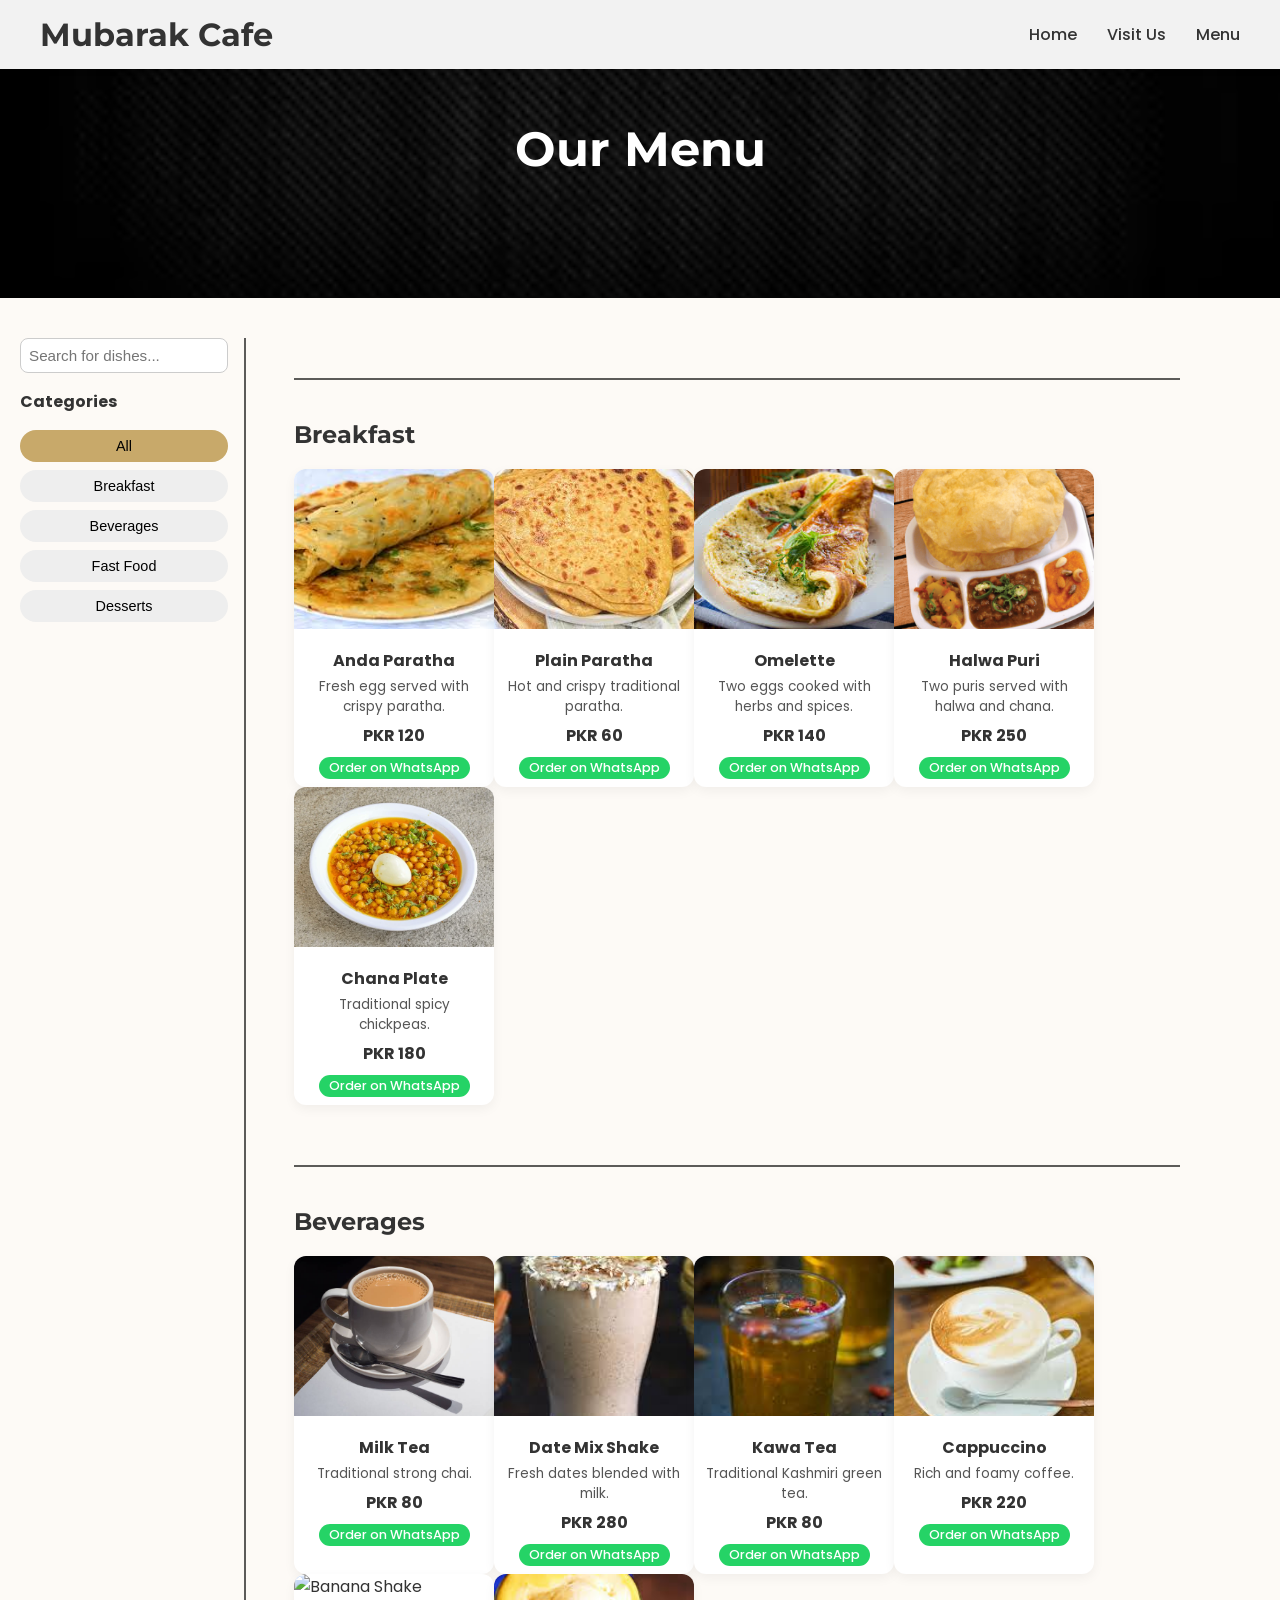
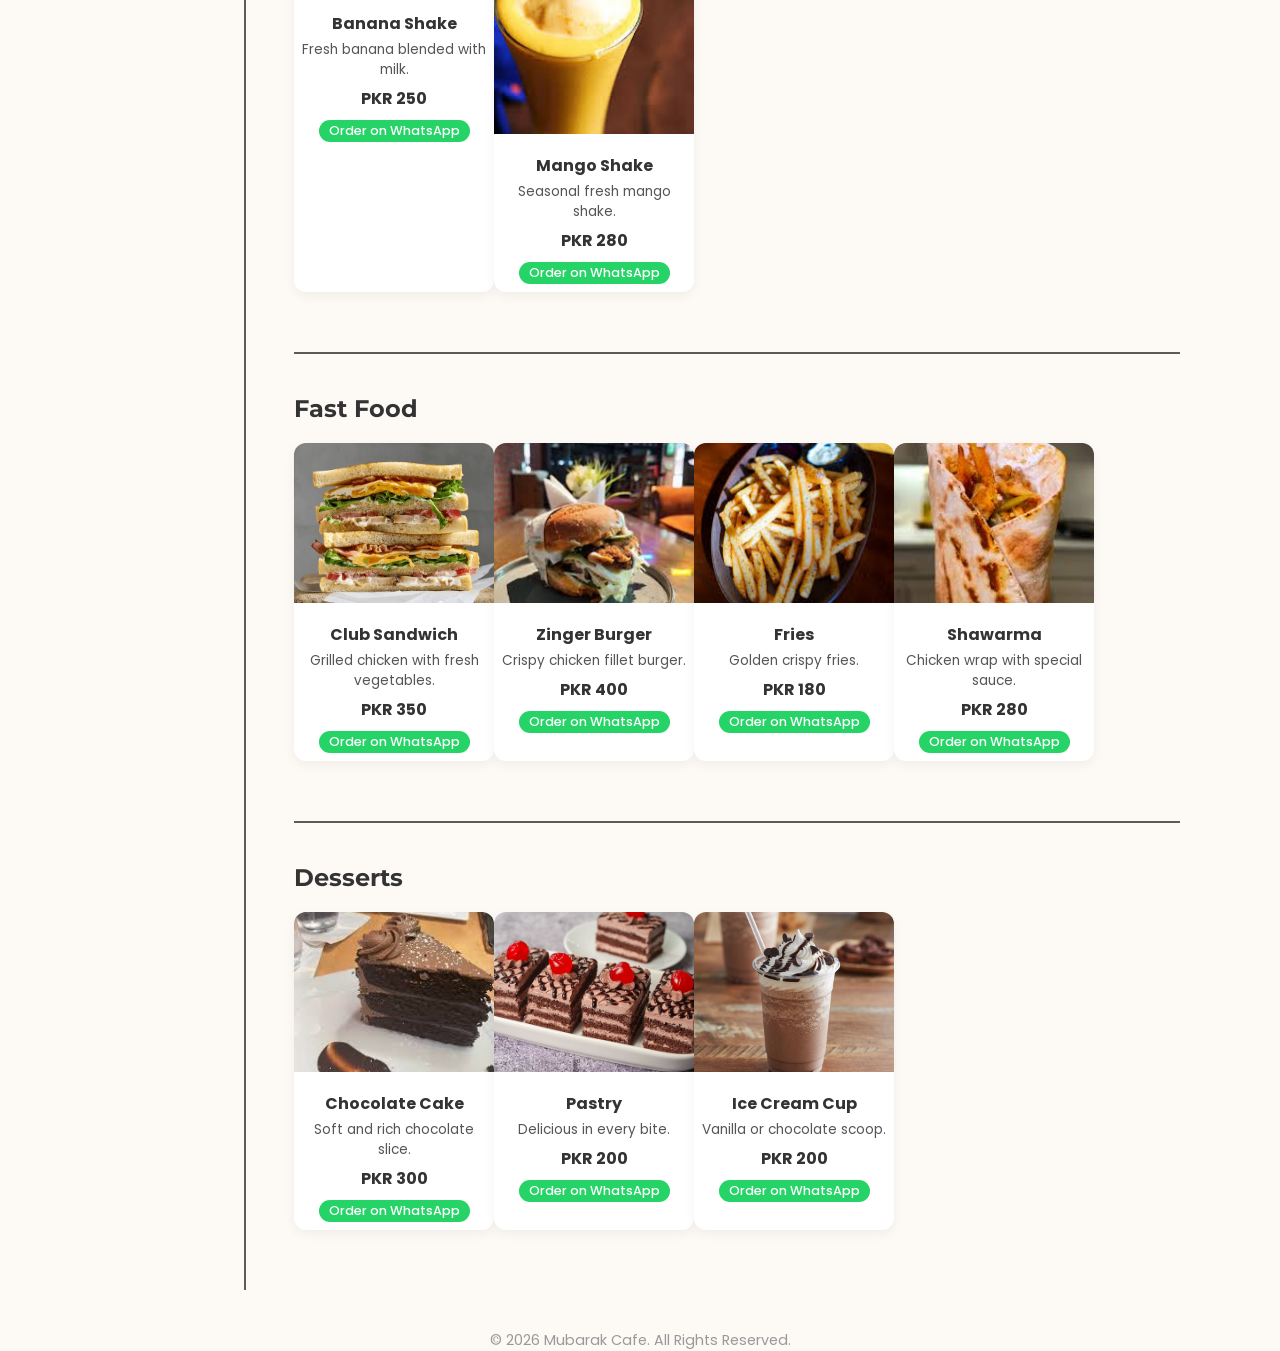
==== Menu.html @ 2846082e "Add files via upload" ====
<!DOCTYPE html>
<html lang="en">

<head>
    <meta charset="UTF-8">
    <title>Menu - Mubarak Cafe</title>
    <meta name="viewport" content="width=device-width, initial-scale=1.0">
    <link rel="stylesheet" href="/style.css">
    <link href="https://fonts.googleapis.com/css2?family=Montserrat:wght@700&family=Poppins:wght@400&display=swap" rel="stylesheet">
</head>

<body>

    <nav id="navbar">
        <div class="container flex-between">
            <div class="logo">Mubarak Cafe</div>
            <ul class="nav-links">
                <li><a href="/index.html">Home</a></li>
                <li><a href="/Visit Us.html">Visit Us</a></li>
                <li><a href="/menu.html" class="active">Menu</a></li>
            </ul>
        </div>
    </nav>

    <section class="menu-hero">
        <h1>Our Menu</h1>
    </section>

    <div class="menu-main container">

        <aside class="menu-filters">
            <input type="text" id="searchBar" placeholder="Search for dishes...">

            <h4>Categories</h4>
            <div class="filter-options">
                <button class="filter-btn active" data-filter="all">All</button>
                <button class="filter-btn" data-filter="breakfast">Breakfast</button>
                <button class="filter-btn" data-filter="beverages">Beverages</button>
                <button class="filter-btn" data-filter="fastfood">Fast Food</button>
                <button class="filter-btn" data-filter="desserts">Desserts</button>
            </div>
        </aside>

        <section class="menu-content">

            <!-- Breakfast -->
            <div class="menu-category" data-category="breakfast">
                <h2>Breakfast</h2>
                <div class="cards-row">

                    <div class="menu-card">
                        <img src="/menu/breakfast/anda_paratha.png" alt="Anda Paratha">
                        <div class="card-info">
                            <h3>Anda Paratha</h3>
                            <p>Fresh egg served with crispy paratha.</p>
                            <span>PKR 120</span>
                            <a href="https://wa.me/923001234567" target="_blank" class="order-btn">Order on WhatsApp</a>
                        </div>
                    </div>

                    <div class="menu-card">
                        <img src="/menu/breakfast/paratha.png" alt="Plain Paratha">
                        <div class="card-info">
                            <h3>Plain Paratha</h3>
                            <p>Hot and crispy traditional paratha.</p>
                            <span>PKR 60</span>
                            <a href="https://wa.me/923001234567" target="_blank" class="order-btn">Order on WhatsApp</a>
                        </div>
                    </div>

                    <div class="menu-card">
                        <img src="/menu/breakfast/omelette.png" alt="Omelette">
                        <div class="card-info">
                            <h3>Omelette</h3>
                            <p>Two eggs cooked with herbs and spices.</p>
                            <span>PKR 140</span>
                            <a href="https://wa.me/923001234567" target="_blank" class="order-btn">Order on WhatsApp</a>
                        </div>
                    </div>

                    <div class="menu-card">
                        <img src="/menu/breakfast/halwa_puri.png" alt="HalwaPuri">
                        <div class="card-info">
                            <h3>Halwa Puri</h3>
                            <p>Two puris served with halwa and chana.</p>
                            <span>PKR 250</span>
                            <a href="https://wa.me/923001234567" target="_blank" class="order-btn">Order on WhatsApp</a>
                        </div>
                    </div>

                    <div class="menu-card">
                        <img src="/menu/breakfast/chana_plate.png" alt="Chana Plate">
                        <div class="card-info">
                            <h3>Chana Plate</h3>
                            <p>Traditional spicy chickpeas.</p>
                            <span>PKR 180</span>
                            <a href="https://wa.me/923001234567" target="_blank" class="order-btn">Order on WhatsApp</a>
                        </div>
                    </div>

                </div>
            </div>

            <!-- Beverages -->
            <div class="menu-category" data-category="beverages">
                <h2>Beverages</h2>
                <div class="cards-row">

                    <div class="menu-card">
                        <img src="/menu/beverages/milk_tea.png" alt="Milk Tea">
                        <div class="card-info">
                            <h3>Milk Tea</h3>
                            <p>Traditional strong chai.</p>
                            <span>PKR 80</span>
                            <a href="https://wa.me/923001234567" target="_blank" class="order-btn">Order on WhatsApp</a>
                        </div>
                    </div>

                    <div class="menu-card">
                        <img src="/menu/beverages/date_mix_shake.png" alt="Date Mix Shake">
                        <div class="card-info">
                            <h3>Date Mix Shake</h3>
                            <p>Fresh dates blended with milk.</p>
                            <span>PKR 280</span>
                            <a href="https://wa.me/923001234567" target="_blank" class="order-btn">Order on WhatsApp</a>
                        </div>
                    </div>

                    <div class="menu-card">
                        <img src="/menu/beverages/kawa_yellow_tea.png" alt="Kawa Tea">
                        <div class="card-info">
                            <h3>Kawa Tea</h3>
                            <p>Traditional Kashmiri green tea.</p>
                            <span>PKR 80</span>
                            <a href="https://wa.me/923001234567" target="_blank" class="order-btn">Order on WhatsApp</a>
                        </div>
                    </div>

                    <div class="menu-card">
                        <img src="/menu/beverages/cappuccino.png" alt="Cappuccino">
                        <div class="card-info">
                            <h3>Cappuccino</h3>
                            <p>Rich and foamy coffee.</p>
                            <span>PKR 220</span>
                            <a href="https://wa.me/923001234567" target="_blank" class="order-btn">Order on WhatsApp</a>
                        </div>
                    </div>

                    <div class="menu-card">
                        <img src="/menu/beverages/banana_shake.png" alt="Banana Shake">
                        <div class="card-info">
                            <h3>Banana Shake</h3>
                            <p>Fresh banana blended with milk.</p>
                            <span>PKR 250</span>
                            <a href="https://wa.me/923001234567" target="_blank" class="order-btn">Order on WhatsApp</a>
                        </div>
                    </div>

                    <div class="menu-card">
                        <img src="/menu/beverages/mango_shake.png" alt="Mango Shake">
                        <div class="card-info">
                            <h3>Mango Shake</h3>
                            <p>Seasonal fresh mango shake.</p>
                            <span>PKR 280</span>
                            <a href="https://wa.me/923001234567" target="_blank" class="order-btn">Order on WhatsApp</a>
                        </div>
                    </div>

                </div>
            </div>

            <!-- Fast Food -->
            <div class="menu-category" data-category="fastfood">
                <h2>Fast Food</h2>
                <div class="cards-row">

                    <div class="menu-card">
                        <img src="/menu/fastfood/club_sandwich.png" alt="Club Sandwich">
                        <div class="card-info">
                            <h3>Club Sandwich</h3>
                            <p>Grilled chicken with fresh vegetables.</p>
                            <span>PKR 350</span>
                            <a href="https://wa.me/923001234567" target="_blank" class="order-btn">Order on WhatsApp</a>
                        </div>
                    </div>

                    <div class="menu-card">
                        <img src="/menu/fastfood/zinger_burger.png" alt="Zinger Burger">
                        <div class="card-info">
                            <h3>Zinger Burger</h3>
                            <p>Crispy chicken fillet burger.</p>
                            <span>PKR 400</span>
                            <a href="https://wa.me/923001234567" target="_blank" class="order-btn">Order on WhatsApp</a>
                        </div>
                    </div>

                    <div class="menu-card">
                        <img src="/menu/fastfood/fries.png" alt="Fries">
                        <div class="card-info">
                            <h3>Fries</h3>
                            <p>Golden crispy fries.</p>
                            <span>PKR 180</span>
                            <a href="https://wa.me/923001234567" target="_blank" class="order-btn">Order on WhatsApp</a>
                        </div>
                    </div>

                    <div class="menu-card">
                        <img src="/menu/fastfood/shawarma.png" alt="Shawarma">
                        <div class="card-info">
                            <h3>Shawarma</h3>
                            <p>Chicken wrap with special sauce.</p>
                            <span>PKR 280</span>
                            <a href="https://wa.me/923001234567" target="_blank" class="order-btn">Order on WhatsApp</a>
                        </div>
                    </div>

                </div>
            </div>

            <!-- Desserts -->
            <div class="menu-category" data-category="desserts">
                <h2>Desserts</h2>
                <div class="cards-row">

                    <div class="menu-card">
                        <img src="/menu/desserts/choc_cake.png" alt="Chocolate Cake">
                        <div class="card-info">
                            <h3>Chocolate Cake</h3>
                            <p>Soft and rich chocolate slice.</p>
                            <span>PKR 300</span>
                            <a href="https://wa.me/923001234567" target="_blank" class="order-btn">Order on WhatsApp</a>
                        </div>
                    </div>

                    <div class="menu-card">
                        <img src="/menu/desserts/pastry.jpg" alt="Pastry">
                        <div class="card-info">
                            <h3>Pastry</h3>
                            <p>Delicious in every bite.</p>
                            <span>PKR 200</span>
                            <a href="https://wa.me/923001234567" target="_blank" class="order-btn">Order on WhatsApp</a>
                        </div>
                    </div>

                    <div class="menu-card">
                        <img src="/menu/desserts/ice_cream_cup.png" alt="Ice Cream Cup">
                        <div class="card-info">
                            <h3>Ice Cream Cup</h3>
                            <p>Vanilla or chocolate scoop.</p>
                            <span>PKR 200</span>
                            <a href="https://wa.me/923001234567" target="_blank" class="order-btn">Order on WhatsApp</a>
                        </div>
                    </div>

                </div>
            </div>

        </section>
    </div>

    <footer class="container">
        <p>&copy; 2026 Mubarak Cafe. All Rights Reserved.</p>
    </footer>

    <script src="/script.js"></script>

</body>

</html>
---- style.css ----
* { margin:0; padding:0; box-sizing:border-box; }
body { font-family:'Poppins', sans-serif; background:#fdfaf6; color:#333; }
a { text-decoration:none; color:inherit; }
.container { max-width:1200px; margin:0 auto; padding:0 20px; }

     
nav { position:fixed; top:0; width:100%; background:rgba(255,255,255,0.95); backdrop-filter:blur(10px); box-shadow:0 2px 5px rgba(0,0,0,0.1); z-index:1000; }
nav .container { display:flex; justify-content:space-between; align-items:center; padding:15px 0; }
nav .logo { font-family:'Montserrat', sans-serif; font-size:1.8rem; font-weight:700; font-size: xx-large; }
nav .nav-links { list-style:none; display:flex; gap:30px; }
nav .nav-links li a { font-weight:500; transition:0.3s; }
nav .nav-links li a:hover { color:#a3d9a5; }

.hero { display:flex; flex-direction:column; align-items:center; justify-content:center; padding-top:100px; text-align:center; }
.hero-content h1 { font-family:'Montserrat', sans-serif; font-size:3.5rem; margin-bottom:10px; }
.hero-content p { font-size:1.2rem; color:#666; margin-bottom:40px; }
.hero-images { display:flex; gap:20px; flex-wrap:wrap; justify-content:center; }
.hero-item { display:flex; flex-direction:column; align-items:center; }
.hero-item img { width:250px; height:180px; object-fit:cover; border-radius:10px; box-shadow:0 4px 10px rgba(0,0,0,0.1); transition:0.3s; }
.hero-item img:hover { transform:scale(1.05); }
.hero-item p { margin-top:10px; font-weight:500; color:#555; }

    
.about { text-align:center; padding:60px 20px; }
.about h2 { font-family:'Montserrat', sans-serif; font-size:2.5rem; margin-bottom:20px; }
.about p { font-size:1.1rem; max-width:700px; margin:0 auto; color:#555; }

                
footer { text-align:center; padding:30px 0; color:#999; font-size:0.9rem; }

            
@media(max-width:768px) {
    .hero-content h1 { font-size:2.5rem; }
    .hero-images img { width:90%; height:auto; }
    nav .nav-links { flex-direction:column; gap:15px; background:rgba(255,255,255,0.95); position:absolute; top:60px; right:20px; padding:10px; display:none; }
    nav .nav-links.active { display:flex; }
}

.hero { display:flex; flex-direction:column; align-items:center; justify-content:center; padding-top:100px; text-align:center; background:#fdfaf6; }
.hero-content h1 { font-family:'Montserrat', sans-serif; font-size:3rem; margin-bottom:10px; }
.hero-content p { font-size:1.2rem; color:#666; margin-bottom:20px; }
.hero-content button { background:#a3d9a5; color:#fff; border:none; padding:12px 25px; font-size:1rem; border-radius:8px; cursor:pointer; transition:0.3s; }
.hero-content button:hover { background:#8ac18a; }

.visit-details { text-align:center; padding:60px 20px; }
.visit-details h2 { font-family:'Montserrat', sans-serif; font-size:2.5rem; margin-bottom:20px; }
.visit-details p { font-size:1.1rem; max-width:800px; margin:0 auto 40px auto; color:#555; }
.details-grid { display:flex; gap:30px; flex-wrap:wrap; justify-content:center; margin-bottom:40px; }
.detail-item { background:#fff; padding:20px; border-radius:10px; box-shadow:0 4px 10px rgba(0,0,0,0.05); min-width:200px; }
.detail-item h3 { font-family:'Montserrat', sans-serif; font-size:1.2rem; margin-bottom:10px; }
.detail-item p { font-size:1rem; color:#555; }

.map img { width:100%; max-width:800px; border-radius:10px; box-shadow:0 4px 10px rgba(0,0,0,0.1); }

/* Responsive */
@media(max-width:768px) {
    .hero-content h1 { font-size:2.2rem; }
    .details-grid { flex-direction:column; gap:20px; }
}
.visit-hero {
    background: url('extras/BG.jpg') center/cover no-repeat;
    padding: 140px 20px 100px 20px;
    text-align: center;
    color: #fff;
    position: relative;
}
.visit-hero::before {
    content: "";
    position: absolute;
    inset: 0;
    background: rgba(0,0,0,0.45);
}
.visit-hero-content {
    position: relative;
    z-index: 2;
}
.visit-hero h1 {
    font-family: 'Montserrat', sans-serif;
    font-size: 3rem;
    margin-bottom: 10px;
}
.visit-info {
    display: flex;
    gap: 30px;
    flex-wrap: wrap;
    justify-content: center;
    padding: 60px 20px;
}

.info-card {
    background: #fff;
    padding: 25px;
    border-radius: 12px;
    box-shadow: 0 4px 15px rgba(0,0,0,0.05);
    min-width: 220px;
    text-align: center;
    transition: 0.3s ease;
}

.info-card:hover {
    transform: translateY(-6px);
    box-shadow: 0 6px 20px rgba(0,0,0,0.1);
}
.visit-btn {
    display: inline-block;
    padding: 10px 20px;
    border-radius: 8px;
    font-weight: 500;
    transition: 0.3s;
}

.visit-map {
    padding: 60px 20px;
    text-align: center;
}

.why-visit {
    padding: 60px 20px;
    text-align: center;
}

.why-grid {
    display: flex;
    gap: 20px;
    flex-wrap: wrap;
    justify-content: center;
    margin-top: 30px;
}

.why-item {
    background: #fff;
    padding: 15px 25px;
    border-radius: 8px;
    box-shadow: 0 4px 10px rgba(0,0,0,0.05);
    transition: 0.3s;
}

.why-item:hover {
    transform: translateY(-4px);
}

.visit-gallery {
    padding: 60px 20px;
    text-align: center;
}

.gallery-grid {
    display: flex;
    gap: 20px;
    flex-wrap: wrap;
    justify-content: center;
    margin-top: 30px;
}

.gallery-grid img {
    width: 300px;
    height: 200px;
    object-fit: cover;
    border-radius: 12px;
    transition: 0.3s;
}

.gallery-grid img:hover {
    transform: scale(1.05);
}

.visit-social {
    text-align: center;
    padding: 40px 20px;
    display: flex;
    gap: 20px;
    justify-content: center;
}

.contact-action {
  text-align: center;
  padding: 3rem 1rem;
}

.contact-action h2 {
  margin-bottom: 1.5rem;
  font-size: 1.8rem;
}

.action-row {
  display: flex;
  justify-content: center;
  align-items: center;
  gap: 1rem;
}

.contact-order-btn {
  background-color: #f7e57c;
  color: #000;
  padding: 0.8rem 1.5rem;
  border-radius: 30px;
  text-decoration: none;
  font-weight: bold;
  transition: 0.3s ease;
}

.contact-order-btn:hover {
  background-color: #0dff0579;
  transform: translateY(-3px);
}

.social-icon img {
  width: 28px;
  height: 28px;
  transition: 0.3s ease;
}

.social-icon:hover img {
  transform: scale(1.2);
}
.map-container {
  max-width: 600px;
  margin: 2rem auto;
  border-radius: 12px;
  overflow: hidden;
}
.map-image {
  width: 100%;
  height: 250px;
  object-fit: cover;
  transition: 0.4s ease;
}
.map-image:hover {
  transform: scale(1.05);
}

.map-section {
  text-align: center;
  padding: 3rem 1rem;
}

.map-container {
  max-width: 600px;
  margin: 2rem auto;
  border-radius: 12px;
  overflow: hidden;
  position: relative;
}

.map-link {
  display: block;
  position: relative;
}

.map-image {
  width: 100%;
  height: 250px;
  object-fit: cover;
  transition: 0.4s ease;
}
.map-overlay {
  position: absolute;
  bottom: 0;
  width: 100%;
  background: rgba(0, 0, 0, 0.6);
  color: #fff;
  padding: 1rem;
  text-align: center;
  opacity: 0;
  transition: 0.4s ease;
  font-weight: bold;
}

.map-link:hover .map-image {
  transform: scale(1.05);
}

.map-link:hover .map-overlay {
  opacity: 1;
}

    /* MENU PAGE STARTS */


/* Hero */
.menu-hero {
    background: url(/extras/menu_bg_black.png) center/cover no-repeat;
    text-align: center;
    padding: 120px 20px;
    color: #fff;
    position: relative;
}
.menu-hero::before {
    content:"";
    position: absolute;
    inset:0;
    background: rgba(0,0,0,0.5);
}
.menu-hero h1 {
    position: relative;
    z-index:2;
    font-family: 'Montserrat', sans-serif;
    font-size:3rem;
}

.menu-main {
    display: flex;
    gap: 2rem;
    margin: 40px 0;
    position: relative;
}

.menu-filters {
    flex: 0 0 220px;
    display: flex;
    flex-direction: column;
    gap: 1rem;
    padding-right: 1rem;
    border-right: 2px solid #000000a2; 
}
.menu-filters input {
    padding: 0.5rem;
    border-radius: 8px;
    border:1px solid #ccc;
    font-size:0.95rem;
}

.filter-options {
    display: flex;
    flex-direction: column;
    gap: 0.5rem;
}

.filter-btn {
    padding: 0.5rem 1rem;
    border:none;
    border-radius: 20px;
    background:#eee;
    cursor:pointer;
    transition:0.3s;
    font-size:0.9rem;
}
.filter-btn.active, .filter-btn:hover {
    background:#c8a96a;
    color:#000;
}


.menu-content {
    flex: 1;
    padding-left: 1rem; 
}

.menu-category {
    padding-top: 40px;
    margin-top: 40px;
    border-top: 2px solid #000000a2; 
}
.menu-category h2 {
    font-family:'Montserrat', sans-serif;
    margin-bottom:20px;
}

.cards-row {
    display: flex;
    flex-wrap: wrap;
    gap: -40px; 
    justify-content: flex-start;
    margin-bottom: 60px;
    position: relative;
}
.menu-card {
    width: 200px;
    background: #fff;
    border-radius: 12px;
    overflow: hidden;
    box-shadow: 0 4px 12px rgba(0,0,0,0.05);
    transition: 0.4s;
    z-index: 1;
    cursor: pointer;
    position: relative;
}

.menu-card img {
    width: 100%;
    height: 160px;
    object-fit: cover;
}

.card-info {
    padding: 8px;
    text-align: center;
}
.card-info h3 {
    font-size: 1rem;
    margin: 4px 0;
}

.card-info p {
    font-size: 0.85rem;
    color: #555;
    margin: 4px 0;
}

.card-info span {
    font-weight: bold;
    display: block;
    margin: 6px 0;
}

.order-btn {
    display: inline-block;
    padding: 2px 10px;       
    border-radius: 15px;      
    background: #25D366;      
    color: #fff;
    text-decoration: none;
    font-size: 0.8rem;        
    font-weight: 500;
    transition: 0.3s ease;
}
.order-btn:hover {
    background: #128C7E;      
    transform: translateY(-1px);
}

.menu-card:hover {
    transform: translateY(-15px) scale(1.05);
    box-shadow: 0 10px 25px rgba(0,0,0,0.2);
    z-index: 10;
}

/* Responsive */
@media(max-width:992px){
    .menu-main{
        flex-direction:column;
    }
    .menu-filters{
        flex-direction:row;
        flex-wrap:wrap;
        justify-content:center;
        border-right:none; 
        padding-right:0;
    }
    .menu-content{
        padding-left:0;
    }
    .cards-row{
        justify-content:center;
        gap:20px;
    }
}
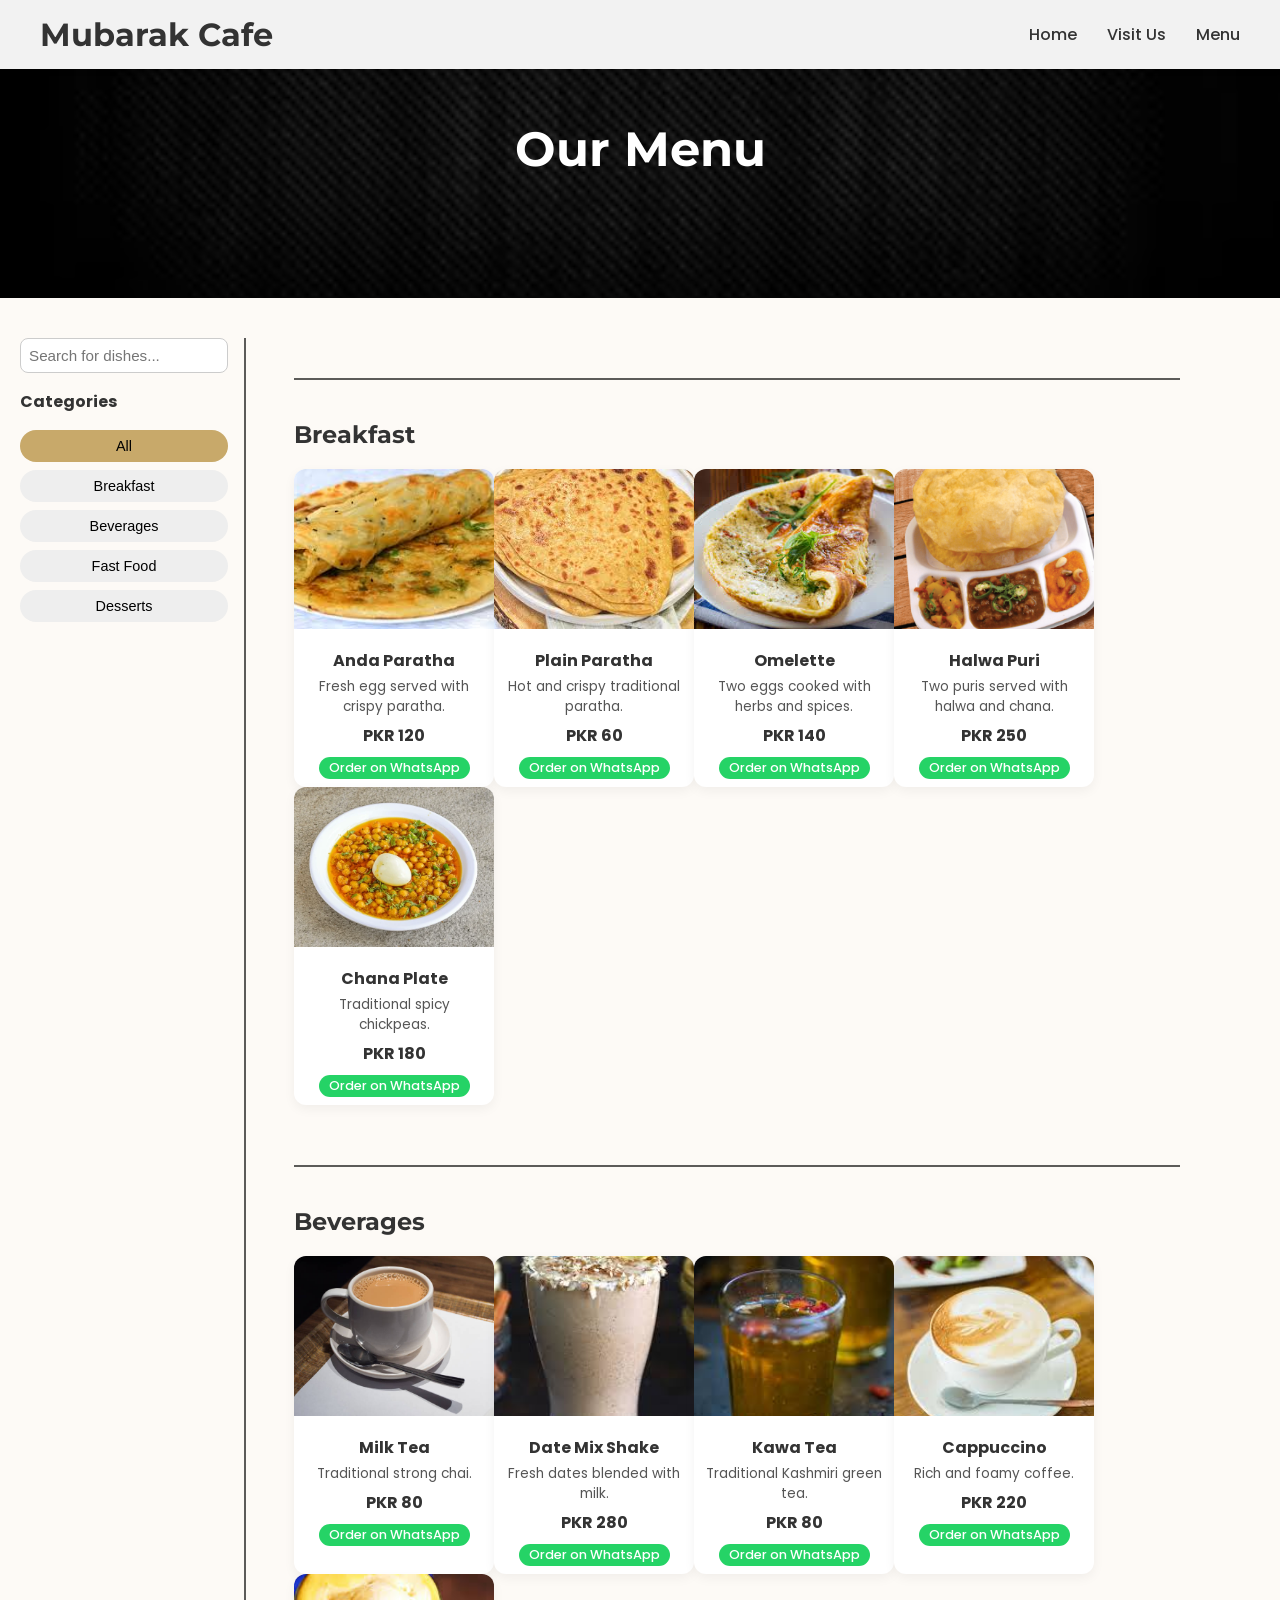
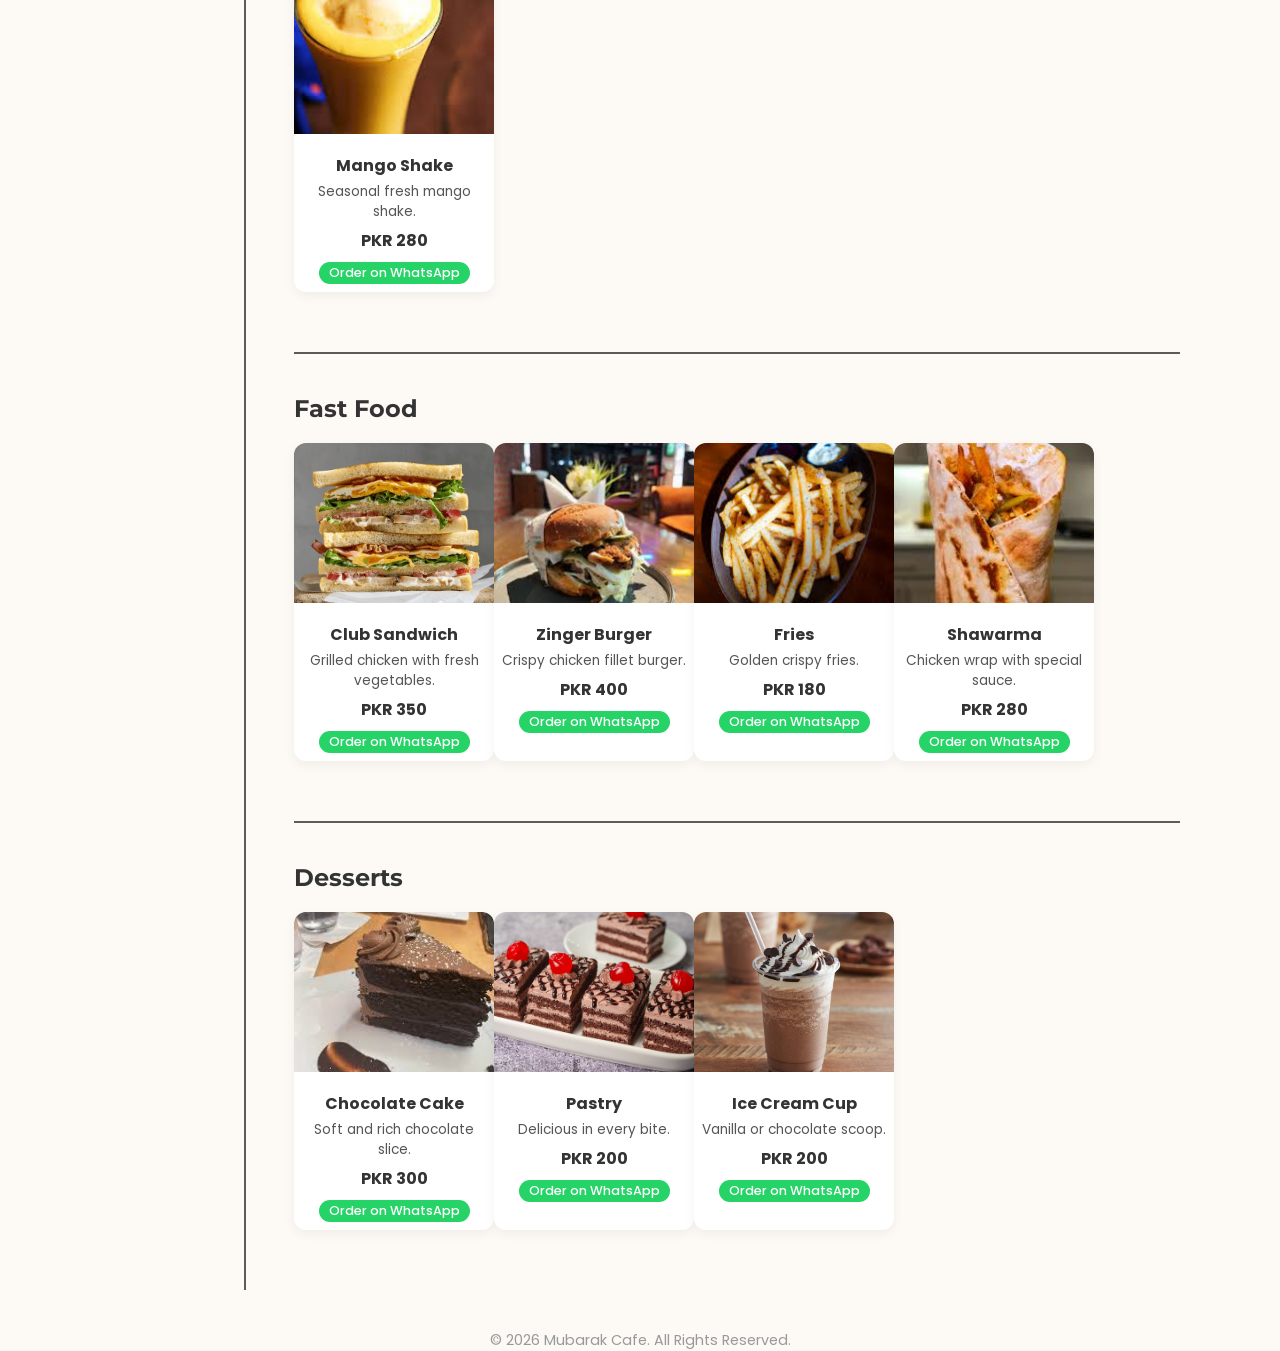
==== commit ad0c98da: "Update Menu.html" ====
--- a/Menu.html
+++ b/Menu.html
@@ -5,7 +5,7 @@
     <meta charset="UTF-8">
     <title>Menu - Mubarak Cafe</title>
     <meta name="viewport" content="width=device-width, initial-scale=1.0">
-    <link rel="stylesheet" href="/style.css">
+    <link rel="stylesheet" href="style.css">
     <link href="https://fonts.googleapis.com/css2?family=Montserrat:wght@700&family=Poppins:wght@400&display=swap" rel="stylesheet">
 </head>
 
@@ -15,9 +15,9 @@
         <div class="container flex-between">
             <div class="logo">Mubarak Cafe</div>
             <ul class="nav-links">
-                <li><a href="/index.html">Home</a></li>
-                <li><a href="/Visit Us.html">Visit Us</a></li>
-                <li><a href="/menu.html" class="active">Menu</a></li>
+                <li><a href="index.html">Home</a></li>
+                <li><a href="Visit Us.html">Visit Us</a></li>
+                <li><a href="menu.html" class="active">Menu</a></li>
             </ul>
         </div>
     </nav>
@@ -49,7 +49,7 @@
                 <div class="cards-row">
 
                     <div class="menu-card">
-                        <img src="/menu/breakfast/anda_paratha.png" alt="Anda Paratha">
+                        <img src="menu/breakfast/anda_paratha.png" alt="Anda Paratha">
                         <div class="card-info">
                             <h3>Anda Paratha</h3>
                             <p>Fresh egg served with crispy paratha.</p>
@@ -59,7 +59,7 @@
                     </div>
 
                     <div class="menu-card">
-                        <img src="/menu/breakfast/paratha.png" alt="Plain Paratha">
+                        <img src="menu/breakfast/paratha.png" alt="Plain Paratha">
                         <div class="card-info">
                             <h3>Plain Paratha</h3>
                             <p>Hot and crispy traditional paratha.</p>
@@ -69,7 +69,7 @@
                     </div>
 
                     <div class="menu-card">
-                        <img src="/menu/breakfast/omelette.png" alt="Omelette">
+                        <img src="menu/breakfast/omelette.png" alt="Omelette">
                         <div class="card-info">
                             <h3>Omelette</h3>
                             <p>Two eggs cooked with herbs and spices.</p>
@@ -79,7 +79,7 @@
                     </div>
 
                     <div class="menu-card">
-                        <img src="/menu/breakfast/halwa_puri.png" alt="HalwaPuri">
+                        <img src="menu/breakfast/halwa_puri.png" alt="HalwaPuri">
                         <div class="card-info">
                             <h3>Halwa Puri</h3>
                             <p>Two puris served with halwa and chana.</p>
@@ -89,7 +89,7 @@
                     </div>
 
                     <div class="menu-card">
-                        <img src="/menu/breakfast/chana_plate.png" alt="Chana Plate">
+                        <img src="menu/breakfast/chana_plate.png" alt="Chana Plate">
                         <div class="card-info">
                             <h3>Chana Plate</h3>
                             <p>Traditional spicy chickpeas.</p>
@@ -107,7 +107,7 @@
                 <div class="cards-row">
 
                     <div class="menu-card">
-                        <img src="/menu/beverages/milk_tea.png" alt="Milk Tea">
+                        <img src="menu/beverages/milk_tea.png" alt="Milk Tea">
                         <div class="card-info">
                             <h3>Milk Tea</h3>
                             <p>Traditional strong chai.</p>
@@ -117,7 +117,7 @@
                     </div>
 
                     <div class="menu-card">
-                        <img src="/menu/beverages/date_mix_shake.png" alt="Date Mix Shake">
+                        <img src="menu/beverages/date_mix_shake.png" alt="Date Mix Shake">
                         <div class="card-info">
                             <h3>Date Mix Shake</h3>
                             <p>Fresh dates blended with milk.</p>
@@ -127,7 +127,7 @@
                     </div>
 
                     <div class="menu-card">
-                        <img src="/menu/beverages/kawa_yellow_tea.png" alt="Kawa Tea">
+                        <img src="menu/beverages/kawa_yellow_tea.png" alt="Kawa Tea">
                         <div class="card-info">
                             <h3>Kawa Tea</h3>
                             <p>Traditional Kashmiri green tea.</p>
@@ -137,7 +137,7 @@
                     </div>
 
                     <div class="menu-card">
-                        <img src="/menu/beverages/cappuccino.png" alt="Cappuccino">
+                        <img src="menu/beverages/cappuccino.png" alt="Cappuccino">
                         <div class="card-info">
                             <h3>Cappuccino</h3>
                             <p>Rich and foamy coffee.</p>
@@ -146,18 +146,18 @@
                         </div>
                     </div>
 
-                    <div class="menu-card">
-                        <img src="/menu/beverages/banana_shake.png" alt="Banana Shake">
+                    <!-- <div class="menu-card">
+                        <img src="menu/beverages/banana_shake.png" alt="Banana Shake">
                         <div class="card-info">
                             <h3>Banana Shake</h3>
                             <p>Fresh banana blended with milk.</p>
                             <span>PKR 250</span>
                             <a href="https://wa.me/923001234567" target="_blank" class="order-btn">Order on WhatsApp</a>
                         </div>
-                    </div>
-
-                    <div class="menu-card">
-                        <img src="/menu/beverages/mango_shake.png" alt="Mango Shake">
+                    </div> -->
+
+                    <div class="menu-card">
+                        <img src="menu/beverages/mango_shake.png" alt="Mango Shake">
                         <div class="card-info">
                             <h3>Mango Shake</h3>
                             <p>Seasonal fresh mango shake.</p>
@@ -175,7 +175,7 @@
                 <div class="cards-row">
 
                     <div class="menu-card">
-                        <img src="/menu/fastfood/club_sandwich.png" alt="Club Sandwich">
+                        <img src="menu/fastfood/club_sandwich.png" alt="Club Sandwich">
                         <div class="card-info">
                             <h3>Club Sandwich</h3>
                             <p>Grilled chicken with fresh vegetables.</p>
@@ -185,7 +185,7 @@
                     </div>
 
                     <div class="menu-card">
-                        <img src="/menu/fastfood/zinger_burger.png" alt="Zinger Burger">
+                        <img src="menu/fastfood/zinger_burger.png" alt="Zinger Burger">
                         <div class="card-info">
                             <h3>Zinger Burger</h3>
                             <p>Crispy chicken fillet burger.</p>
@@ -195,7 +195,7 @@
                     </div>
 
                     <div class="menu-card">
-                        <img src="/menu/fastfood/fries.png" alt="Fries">
+                        <img src="menu/fastfood/fries.png" alt="Fries">
                         <div class="card-info">
                             <h3>Fries</h3>
                             <p>Golden crispy fries.</p>
@@ -205,7 +205,7 @@
                     </div>
 
                     <div class="menu-card">
-                        <img src="/menu/fastfood/shawarma.png" alt="Shawarma">
+                        <img src="menu/fastfood/shawarma.png" alt="Shawarma">
                         <div class="card-info">
                             <h3>Shawarma</h3>
                             <p>Chicken wrap with special sauce.</p>
@@ -223,7 +223,7 @@
                 <div class="cards-row">
 
                     <div class="menu-card">
-                        <img src="/menu/desserts/choc_cake.png" alt="Chocolate Cake">
+                        <img src="menu/desserts/choc_cake.png" alt="Chocolate Cake">
                         <div class="card-info">
                             <h3>Chocolate Cake</h3>
                             <p>Soft and rich chocolate slice.</p>
@@ -233,7 +233,7 @@
                     </div>
 
                     <div class="menu-card">
-                        <img src="/menu/desserts/pastry.jpg" alt="Pastry">
+                        <img src="menu/desserts/pastry.jpg" alt="Pastry">
                         <div class="card-info">
                             <h3>Pastry</h3>
                             <p>Delicious in every bite.</p>
@@ -243,7 +243,7 @@
                     </div>
 
                     <div class="menu-card">
-                        <img src="/menu/desserts/ice_cream_cup.png" alt="Ice Cream Cup">
+                        <img src="menu/desserts/ice_cream_cup.png" alt="Ice Cream Cup">
                         <div class="card-info">
                             <h3>Ice Cream Cup</h3>
                             <p>Vanilla or chocolate scoop.</p>
@@ -262,7 +262,7 @@
         <p>&copy; 2026 Mubarak Cafe. All Rights Reserved.</p>
     </footer>
 
-    <script src="/script.js"></script>
+    <script src="script.js"></script>
 
 </body>
 
--- a/style.css
+++ b/style.css
@@ -275,7 +275,7 @@
   opacity: 1;
 }
 
-    /* MENU PAGE STARTS */
+    /* Menu page  */
 
 
 /* Hero */
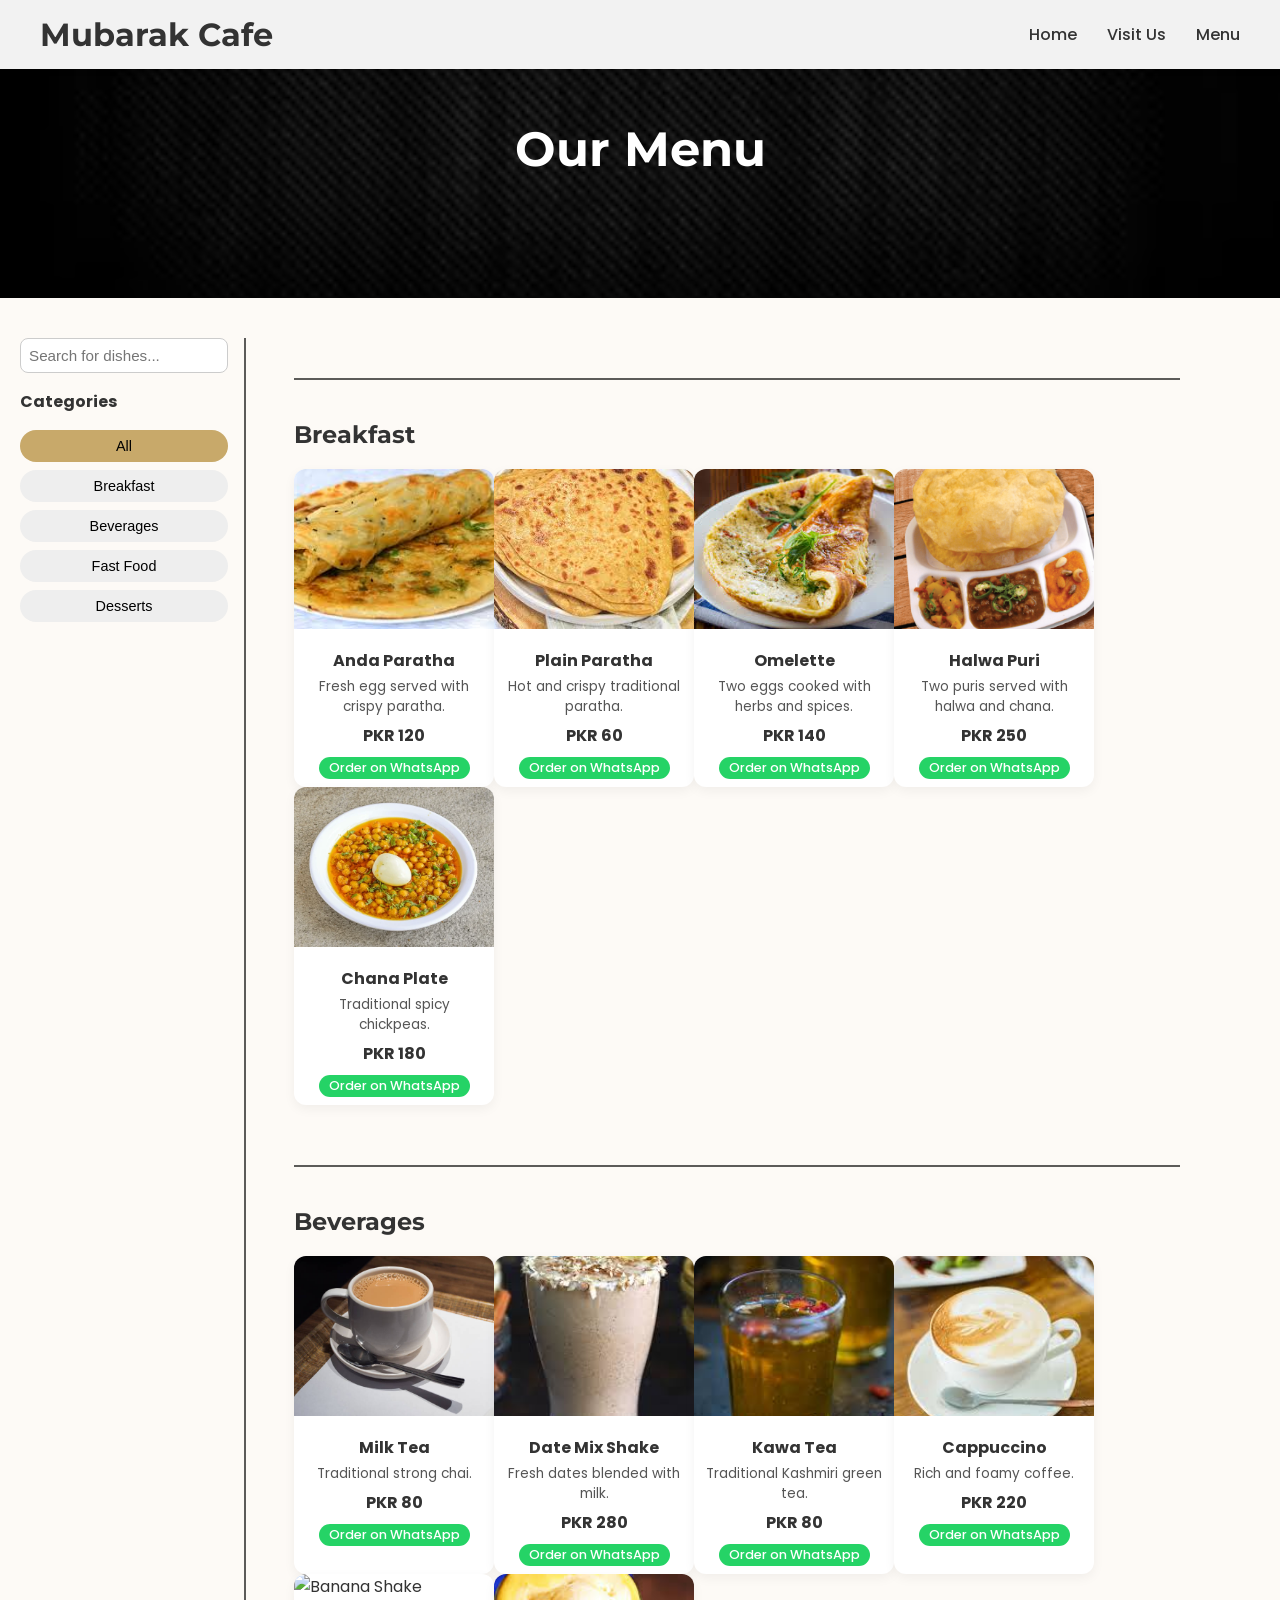
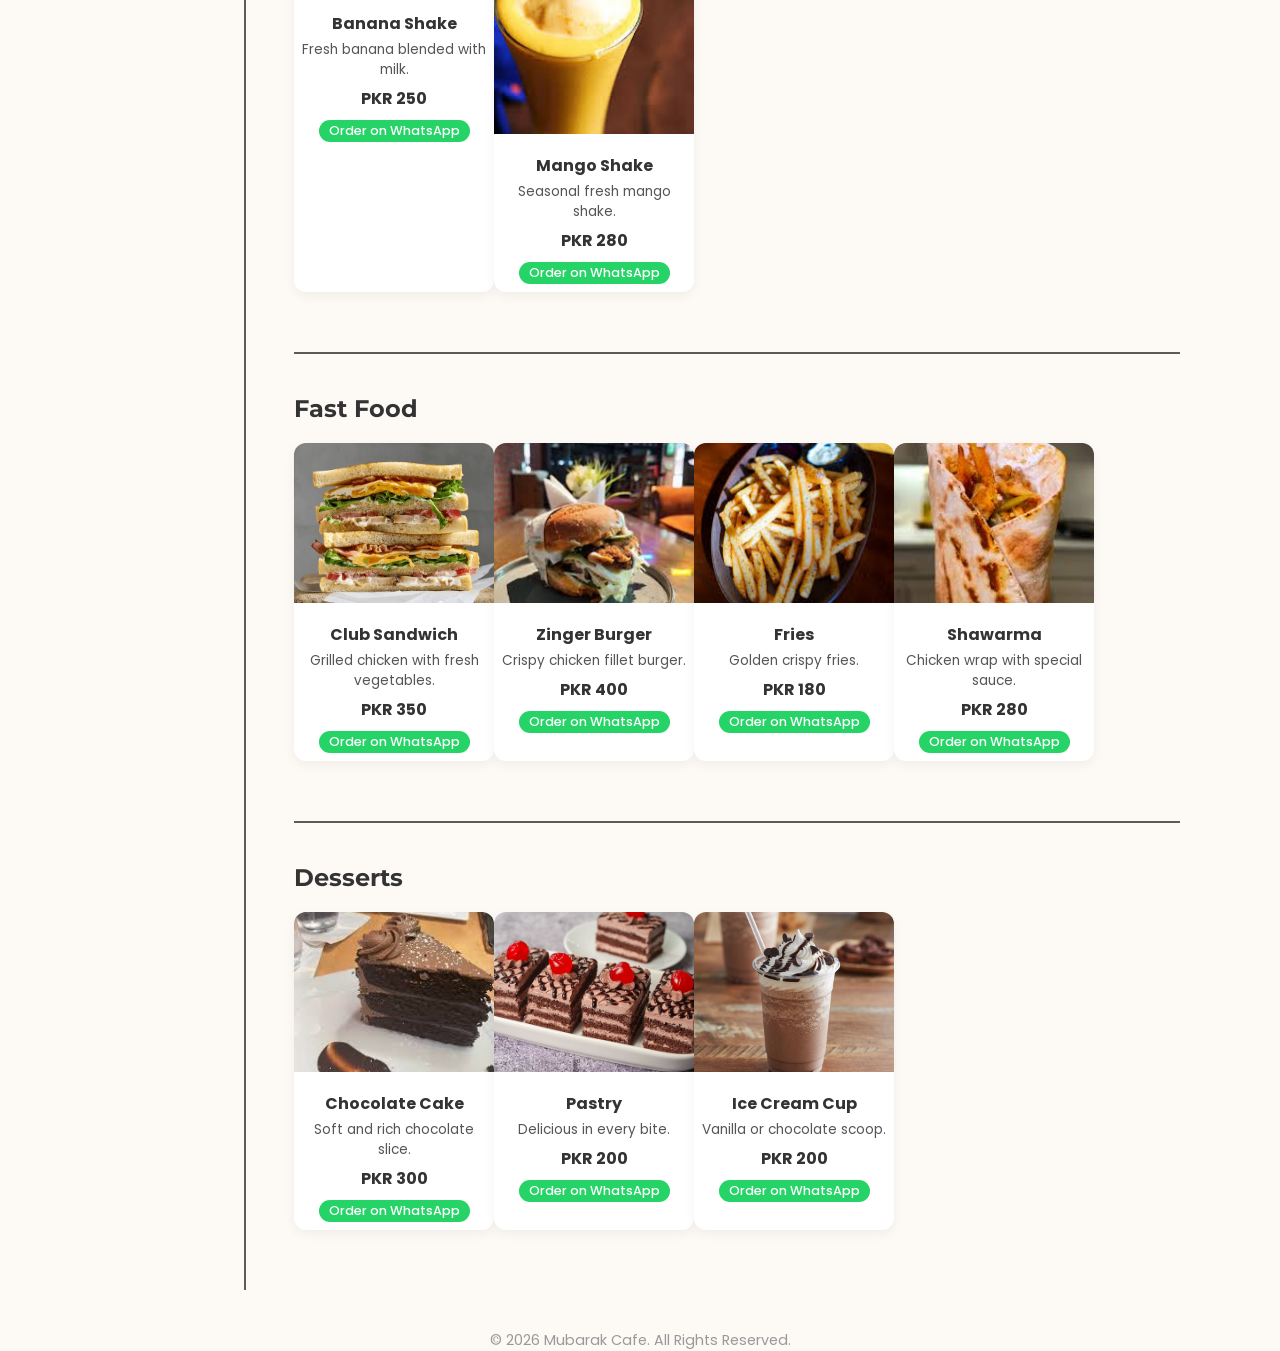
==== commit ed29f812: "Update Menu.html" ====
--- a/Menu.html
+++ b/Menu.html
@@ -146,7 +146,7 @@
                         </div>
                     </div>
 
-                    <!-- <div class="menu-card">
+                    <div class="menu-card">
                         <img src="menu/beverages/banana_shake.png" alt="Banana Shake">
                         <div class="card-info">
                             <h3>Banana Shake</h3>
@@ -154,7 +154,7 @@
                             <span>PKR 250</span>
                             <a href="https://wa.me/923001234567" target="_blank" class="order-btn">Order on WhatsApp</a>
                         </div>
-                    </div> -->
+                    </div>
 
                     <div class="menu-card">
                         <img src="menu/beverages/mango_shake.png" alt="Mango Shake">
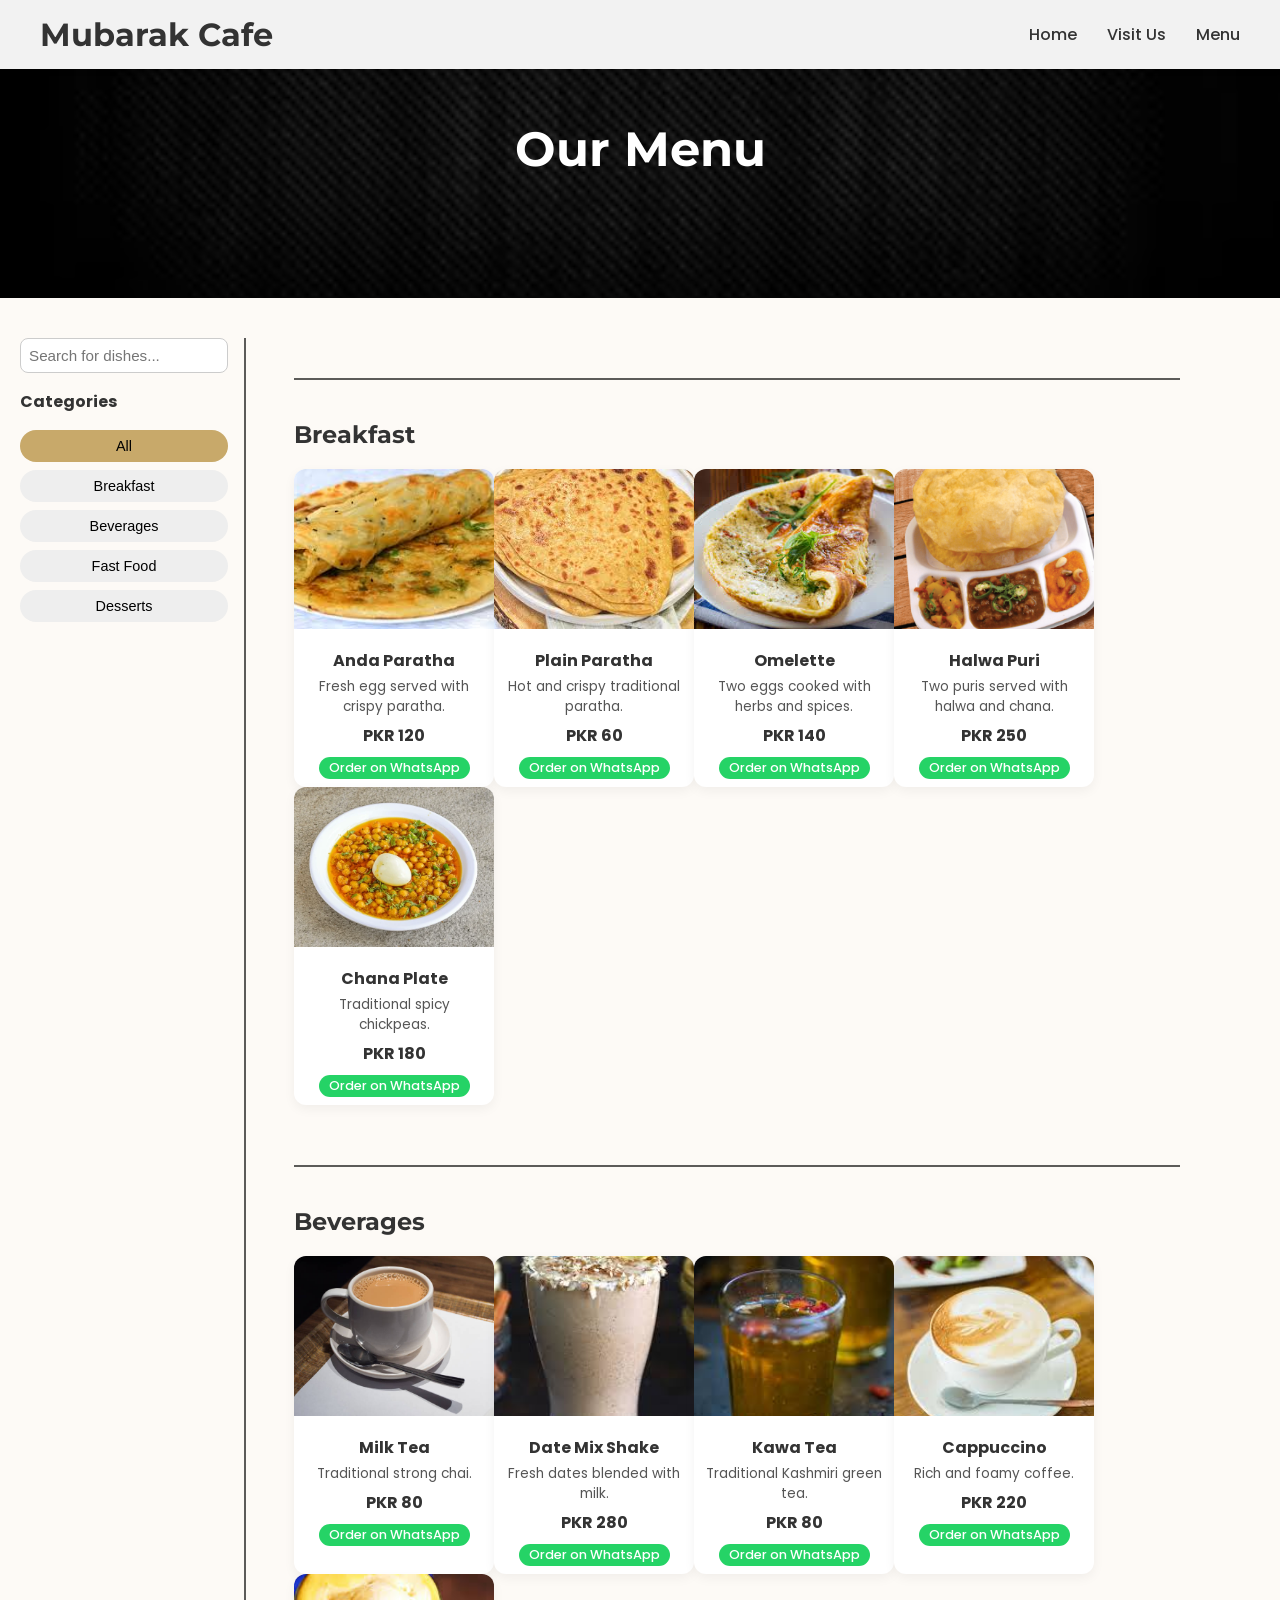
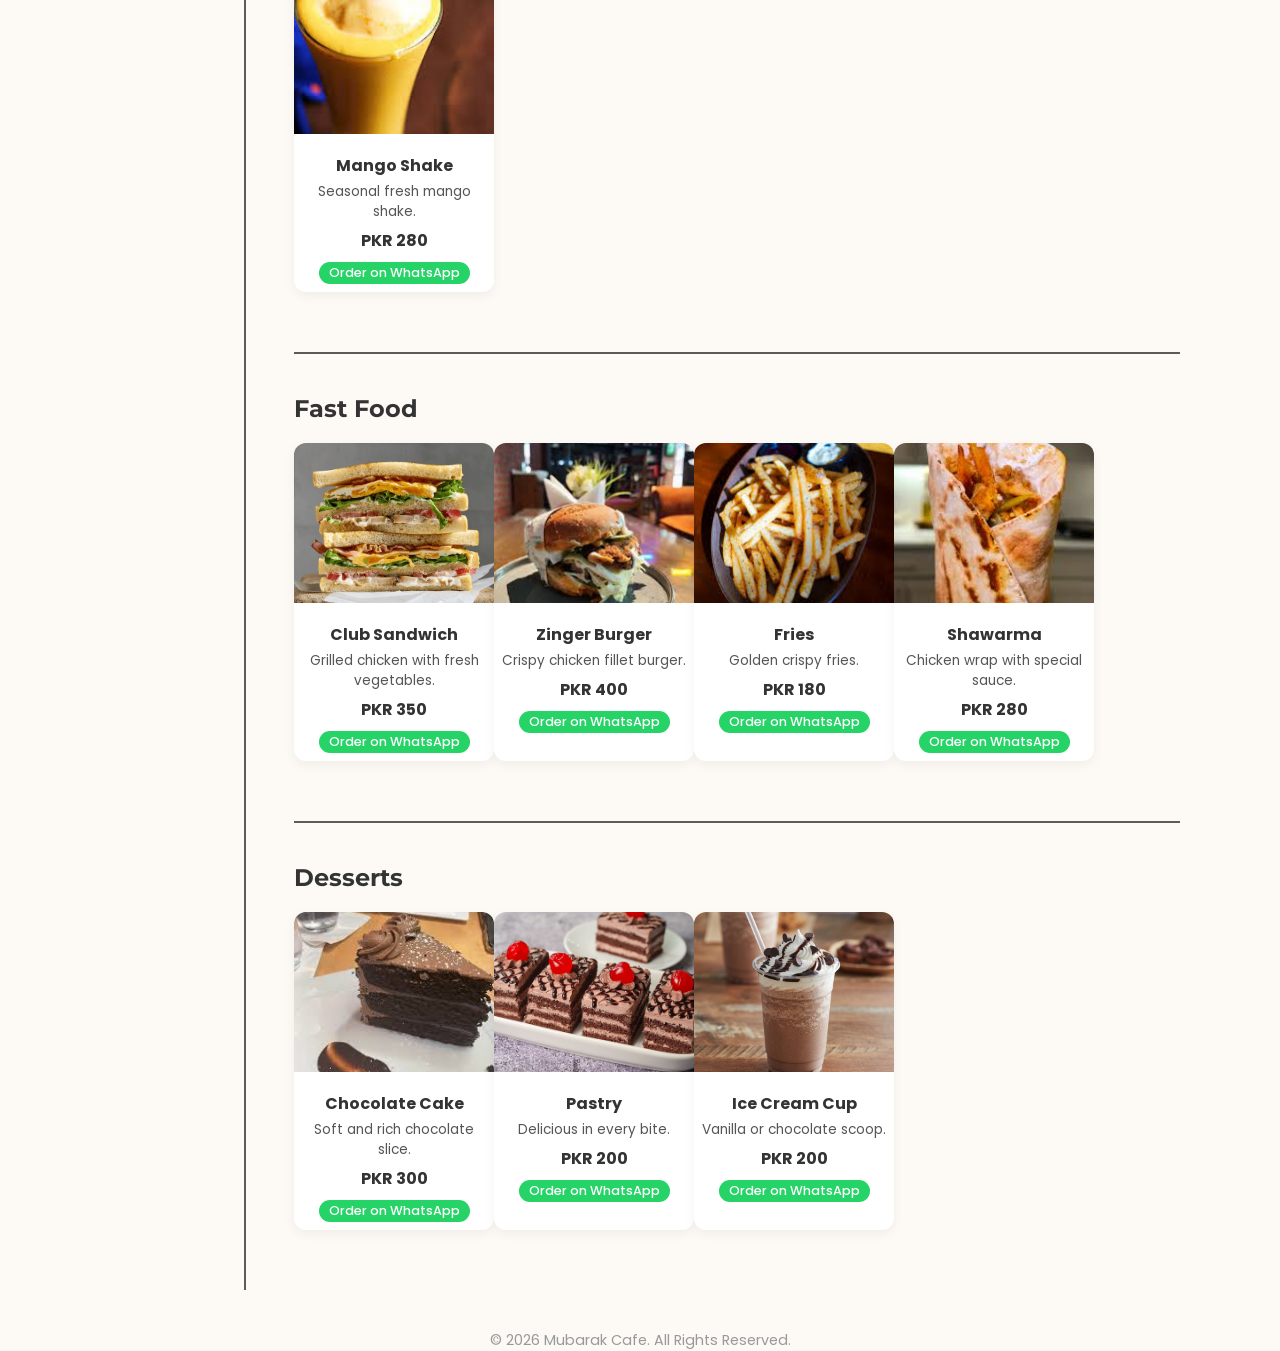
==== commit 5ca5ae2c: "Update Menu.html" ====
--- a/Menu.html
+++ b/Menu.html
@@ -14,6 +14,7 @@
     <nav id="navbar">
         <div class="container flex-between">
             <div class="logo">Mubarak Cafe</div>
+            <div class="menu-toggle">☰</div>
             <ul class="nav-links">
                 <li><a href="index.html">Home</a></li>
                 <li><a href="Visit Us.html">Visit Us</a></li>
@@ -147,16 +148,6 @@
                     </div>
 
                     <div class="menu-card">
-                        <img src="menu/beverages/banana_shake.png" alt="Banana Shake">
-                        <div class="card-info">
-                            <h3>Banana Shake</h3>
-                            <p>Fresh banana blended with milk.</p>
-                            <span>PKR 250</span>
-                            <a href="https://wa.me/923001234567" target="_blank" class="order-btn">Order on WhatsApp</a>
-                        </div>
-                    </div>
-
-                    <div class="menu-card">
                         <img src="menu/beverages/mango_shake.png" alt="Mango Shake">
                         <div class="card-info">
                             <h3>Mango Shake</h3>
--- a/style.css
+++ b/style.css
@@ -1,176 +1,392 @@
-
-* { margin:0; padding:0; box-sizing:border-box; }
-body { font-family:'Poppins', sans-serif; background:#fdfaf6; color:#333; }
-a { text-decoration:none; color:inherit; }
-.container { max-width:1200px; margin:0 auto; padding:0 20px; }
-
-     
-nav { position:fixed; top:0; width:100%; background:rgba(255,255,255,0.95); backdrop-filter:blur(10px); box-shadow:0 2px 5px rgba(0,0,0,0.1); z-index:1000; }
-nav .container { display:flex; justify-content:space-between; align-items:center; padding:15px 0; }
-nav .logo { font-family:'Montserrat', sans-serif; font-size:1.8rem; font-weight:700; font-size: xx-large; }
-nav .nav-links { list-style:none; display:flex; gap:30px; }
-nav .nav-links li a { font-weight:500; transition:0.3s; }
-nav .nav-links li a:hover { color:#a3d9a5; }
-
-.hero { display:flex; flex-direction:column; align-items:center; justify-content:center; padding-top:100px; text-align:center; }
-.hero-content h1 { font-family:'Montserrat', sans-serif; font-size:3.5rem; margin-bottom:10px; }
-.hero-content p { font-size:1.2rem; color:#666; margin-bottom:40px; }
-.hero-images { display:flex; gap:20px; flex-wrap:wrap; justify-content:center; }
-.hero-item { display:flex; flex-direction:column; align-items:center; }
-.hero-item img { width:250px; height:180px; object-fit:cover; border-radius:10px; box-shadow:0 4px 10px rgba(0,0,0,0.1); transition:0.3s; }
-.hero-item img:hover { transform:scale(1.05); }
-.hero-item p { margin-top:10px; font-weight:500; color:#555; }
-
-    
-.about { text-align:center; padding:60px 20px; }
-.about h2 { font-family:'Montserrat', sans-serif; font-size:2.5rem; margin-bottom:20px; }
-.about p { font-size:1.1rem; max-width:700px; margin:0 auto; color:#555; }
-
-                
-footer { text-align:center; padding:30px 0; color:#999; font-size:0.9rem; }
-
-            
+* {
+  margin: 0;
+  padding: 0;
+  box-sizing: border-box;
+}
+
+body {
+  font-family: 'Poppins', sans-serif;
+  background: #fdfaf6;
+  color: #333;
+}
+
+a {
+  text-decoration: none;
+  color: inherit;
+}
+
+.container {
+  max-width: 1200px;
+  margin: 0 auto;
+  padding: 0 20px;
+}
+
+
+nav {
+  position: fixed;
+  top: 0;
+  width: 100%;
+  background: rgba(255, 255, 255, 0.95);
+  backdrop-filter: blur(10px);
+  box-shadow: 0 2px 5px rgba(0, 0, 0, 0.1);
+  z-index: 1000;
+}
+
+nav .container {
+  display: flex;
+  justify-content: space-between;
+  align-items: center;
+  padding: 15px 0;
+}
+
+nav .logo {
+  font-family: 'Montserrat', sans-serif;
+  font-size: 1.8rem;
+  font-weight: 700;
+  font-size: xx-large;
+}
+
+nav .nav-links {
+  list-style: none;
+  display: flex;
+  gap: 30px;
+}
+
+nav .nav-links li a {
+  font-weight: 500;
+  transition: 0.3s;
+}
+
+nav .nav-links li a:hover {
+  color: #a3d9a5;
+}
+
+.hero {
+  display: flex;
+  flex-direction: column;
+  align-items: center;
+  justify-content: center;
+  padding-top: 100px;
+  text-align: center;
+}
+
+.hero-content h1 {
+  font-family: 'Montserrat', sans-serif;
+  font-size: 3.5rem;
+  margin-bottom: 10px;
+}
+
+.hero-content p {
+  font-size: 1.2rem;
+  color: #666;
+  margin-bottom: 40px;
+}
+
+.hero-images {
+  display: flex;
+  gap: 20px;
+  flex-wrap: wrap;
+  justify-content: center;
+}
+
+.hero-item {
+  display: flex;
+  flex-direction: column;
+  align-items: center;
+}
+
+.hero-item img {
+  width: 250px;
+  height: 180px;
+  object-fit: cover;
+  border-radius: 10px;
+  box-shadow: 0 4px 10px rgba(0, 0, 0, 0.1);
+  transition: 0.3s;
+}
+
+.hero-item img:hover {
+  transform: scale(1.05);
+}
+
+.hero-item p {
+  margin-top: 10px;
+  font-weight: 500;
+  color: #555;
+}
+
+
+.about {
+  text-align: center;
+  padding: 60px 20px;
+}
+
+.about h2 {
+  font-family: 'Montserrat', sans-serif;
+  font-size: 2.5rem;
+  margin-bottom: 20px;
+}
+
+.about p {
+  font-size: 1.1rem;
+  max-width: 700px;
+  margin: 0 auto;
+  color: #555;
+}
+
+
+footer {
+  text-align: center;
+  padding: 30px 0;
+  color: #999;
+  font-size: 0.9rem;
+}
+
+
 @media(max-width:768px) {
-    .hero-content h1 { font-size:2.5rem; }
-    .hero-images img { width:90%; height:auto; }
-    nav .nav-links { flex-direction:column; gap:15px; background:rgba(255,255,255,0.95); position:absolute; top:60px; right:20px; padding:10px; display:none; }
-    nav .nav-links.active { display:flex; }
-}
-
-.hero { display:flex; flex-direction:column; align-items:center; justify-content:center; padding-top:100px; text-align:center; background:#fdfaf6; }
-.hero-content h1 { font-family:'Montserrat', sans-serif; font-size:3rem; margin-bottom:10px; }
-.hero-content p { font-size:1.2rem; color:#666; margin-bottom:20px; }
-.hero-content button { background:#a3d9a5; color:#fff; border:none; padding:12px 25px; font-size:1rem; border-radius:8px; cursor:pointer; transition:0.3s; }
-.hero-content button:hover { background:#8ac18a; }
-
-.visit-details { text-align:center; padding:60px 20px; }
-.visit-details h2 { font-family:'Montserrat', sans-serif; font-size:2.5rem; margin-bottom:20px; }
-.visit-details p { font-size:1.1rem; max-width:800px; margin:0 auto 40px auto; color:#555; }
-.details-grid { display:flex; gap:30px; flex-wrap:wrap; justify-content:center; margin-bottom:40px; }
-.detail-item { background:#fff; padding:20px; border-radius:10px; box-shadow:0 4px 10px rgba(0,0,0,0.05); min-width:200px; }
-.detail-item h3 { font-family:'Montserrat', sans-serif; font-size:1.2rem; margin-bottom:10px; }
-.detail-item p { font-size:1rem; color:#555; }
-
-.map img { width:100%; max-width:800px; border-radius:10px; box-shadow:0 4px 10px rgba(0,0,0,0.1); }
+  .hero-content h1 {
+    font-size: 2.5rem;
+  }
+
+  .hero-images img {
+    width: 90%;
+    height: auto;
+  }
+
+  nav .nav-links {
+    flex-direction: column;
+    gap: 15px;
+    background: rgba(255, 255, 255, 0.95);
+    position: absolute;
+    top: 60px;
+    right: 20px;
+    padding: 10px;
+    display: none;
+  }
+
+  nav .nav-links.active {
+    display: flex;
+  }
+}
+
+.hero {
+  display: flex;
+  flex-direction: column;
+  align-items: center;
+  justify-content: center;
+  padding-top: 100px;
+  text-align: center;
+  background: #fdfaf6;
+}
+
+.hero-content h1 {
+  font-family: 'Montserrat', sans-serif;
+  font-size: 3rem;
+  margin-bottom: 10px;
+}
+
+.hero-content p {
+  font-size: 1.2rem;
+  color: #666;
+  margin-bottom: 20px;
+}
+
+.hero-content button {
+  background: #a3d9a5;
+  color: #fff;
+  border: none;
+  padding: 12px 25px;
+  font-size: 1rem;
+  border-radius: 8px;
+  cursor: pointer;
+  transition: 0.3s;
+}
+
+.hero-content button:hover {
+  background: #8ac18a;
+}
+
+.visit-details {
+  text-align: center;
+  padding: 60px 20px;
+}
+
+.visit-details h2 {
+  font-family: 'Montserrat', sans-serif;
+  font-size: 2.5rem;
+  margin-bottom: 20px;
+}
+
+.visit-details p {
+  font-size: 1.1rem;
+  max-width: 800px;
+  margin: 0 auto 40px auto;
+  color: #555;
+}
+
+.details-grid {
+  display: flex;
+  gap: 30px;
+  flex-wrap: wrap;
+  justify-content: center;
+  margin-bottom: 40px;
+}
+
+.detail-item {
+  background: #fff;
+  padding: 20px;
+  border-radius: 10px;
+  box-shadow: 0 4px 10px rgba(0, 0, 0, 0.05);
+  min-width: 200px;
+}
+
+.detail-item h3 {
+  font-family: 'Montserrat', sans-serif;
+  font-size: 1.2rem;
+  margin-bottom: 10px;
+}
+
+.detail-item p {
+  font-size: 1rem;
+  color: #555;
+}
+
+.map img {
+  width: 100%;
+  max-width: 800px;
+  border-radius: 10px;
+  box-shadow: 0 4px 10px rgba(0, 0, 0, 0.1);
+}
 
 /* Responsive */
 @media(max-width:768px) {
-    .hero-content h1 { font-size:2.2rem; }
-    .details-grid { flex-direction:column; gap:20px; }
-}
+  .hero-content h1 {
+    font-size: 2.2rem;
+  }
+
+  .details-grid {
+    flex-direction: column;
+    gap: 20px;
+  }
+}
+
 .visit-hero {
-    background: url('extras/BG.jpg') center/cover no-repeat;
-    padding: 140px 20px 100px 20px;
-    text-align: center;
-    color: #fff;
-    position: relative;
-}
+  background: url('extras/BG.jpg') center/cover no-repeat;
+  padding: 140px 20px 100px 20px;
+  text-align: center;
+  color: #fff;
+  position: relative;
+}
+
 .visit-hero::before {
-    content: "";
-    position: absolute;
-    inset: 0;
-    background: rgba(0,0,0,0.45);
-}
+  content: "";
+  position: absolute;
+  inset: 0;
+  background: rgba(0, 0, 0, 0.45);
+}
+
 .visit-hero-content {
-    position: relative;
-    z-index: 2;
-}
+  position: relative;
+  z-index: 2;
+}
+
 .visit-hero h1 {
-    font-family: 'Montserrat', sans-serif;
-    font-size: 3rem;
-    margin-bottom: 10px;
-}
+  font-family: 'Montserrat', sans-serif;
+  font-size: 3rem;
+  margin-bottom: 10px;
+}
+
 .visit-info {
-    display: flex;
-    gap: 30px;
-    flex-wrap: wrap;
-    justify-content: center;
-    padding: 60px 20px;
+  display: flex;
+  gap: 30px;
+  flex-wrap: wrap;
+  justify-content: center;
+  padding: 60px 20px;
 }
 
 .info-card {
-    background: #fff;
-    padding: 25px;
-    border-radius: 12px;
-    box-shadow: 0 4px 15px rgba(0,0,0,0.05);
-    min-width: 220px;
-    text-align: center;
-    transition: 0.3s ease;
+  background: #fff;
+  padding: 25px;
+  border-radius: 12px;
+  box-shadow: 0 4px 15px rgba(0, 0, 0, 0.05);
+  min-width: 220px;
+  text-align: center;
+  transition: 0.3s ease;
 }
 
 .info-card:hover {
-    transform: translateY(-6px);
-    box-shadow: 0 6px 20px rgba(0,0,0,0.1);
-}
+  transform: translateY(-6px);
+  box-shadow: 0 6px 20px rgba(0, 0, 0, 0.1);
+}
+
 .visit-btn {
-    display: inline-block;
-    padding: 10px 20px;
-    border-radius: 8px;
-    font-weight: 500;
-    transition: 0.3s;
+  display: inline-block;
+  padding: 10px 20px;
+  border-radius: 8px;
+  font-weight: 500;
+  transition: 0.3s;
 }
 
 .visit-map {
-    padding: 60px 20px;
-    text-align: center;
+  padding: 60px 20px;
+  text-align: center;
 }
 
 .why-visit {
-    padding: 60px 20px;
-    text-align: center;
+  padding: 60px 20px;
+  text-align: center;
 }
 
 .why-grid {
-    display: flex;
-    gap: 20px;
-    flex-wrap: wrap;
-    justify-content: center;
-    margin-top: 30px;
+  display: flex;
+  gap: 20px;
+  flex-wrap: wrap;
+  justify-content: center;
+  margin-top: 30px;
 }
 
 .why-item {
-    background: #fff;
-    padding: 15px 25px;
-    border-radius: 8px;
-    box-shadow: 0 4px 10px rgba(0,0,0,0.05);
-    transition: 0.3s;
+  background: #fff;
+  padding: 15px 25px;
+  border-radius: 8px;
+  box-shadow: 0 4px 10px rgba(0, 0, 0, 0.05);
+  transition: 0.3s;
 }
 
 .why-item:hover {
-    transform: translateY(-4px);
+  transform: translateY(-4px);
 }
 
 .visit-gallery {
-    padding: 60px 20px;
-    text-align: center;
+  padding: 60px 20px;
+  text-align: center;
 }
 
 .gallery-grid {
-    display: flex;
-    gap: 20px;
-    flex-wrap: wrap;
-    justify-content: center;
-    margin-top: 30px;
+  display: flex;
+  gap: 20px;
+  flex-wrap: wrap;
+  justify-content: center;
+  margin-top: 30px;
 }
 
 .gallery-grid img {
-    width: 300px;
-    height: 200px;
-    object-fit: cover;
-    border-radius: 12px;
-    transition: 0.3s;
+  width: 300px;
+  height: 200px;
+  object-fit: cover;
+  border-radius: 12px;
+  transition: 0.3s;
 }
 
 .gallery-grid img:hover {
-    transform: scale(1.05);
+  transform: scale(1.05);
 }
 
 .visit-social {
-    text-align: center;
-    padding: 40px 20px;
-    display: flex;
-    gap: 20px;
-    justify-content: center;
+  text-align: center;
+  padding: 40px 20px;
+  display: flex;
+  gap: 20px;
+  justify-content: center;
 }
 
 .contact-action {
@@ -214,18 +430,21 @@
 .social-icon:hover img {
   transform: scale(1.2);
 }
+
 .map-container {
   max-width: 600px;
   margin: 2rem auto;
   border-radius: 12px;
   overflow: hidden;
 }
+
 .map-image {
   width: 100%;
   height: 250px;
   object-fit: cover;
   transition: 0.4s ease;
 }
+
 .map-image:hover {
   transform: scale(1.05);
 }
@@ -254,6 +473,7 @@
   object-fit: cover;
   transition: 0.4s ease;
 }
+
 .map-overlay {
   position: absolute;
   bottom: 0;
@@ -275,174 +495,375 @@
   opacity: 1;
 }
 
-    /* Menu page  */
+/* Menu page  */
 
 
 /* Hero */
 .menu-hero {
-    background: url(/extras/menu_bg_black.png) center/cover no-repeat;
-    text-align: center;
-    padding: 120px 20px;
-    color: #fff;
-    position: relative;
-}
+  background: url(/extras/menu_bg_black.png) center/cover no-repeat;
+  text-align: center;
+  padding: 120px 20px;
+  color: #fff;
+  position: relative;
+}
+
 .menu-hero::before {
-    content:"";
+  content: "";
+  position: absolute;
+  inset: 0;
+  background: rgba(0, 0, 0, 0.5);
+}
+
+.menu-hero h1 {
+  position: relative;
+  z-index: 2;
+  font-family: 'Montserrat', sans-serif;
+  font-size: 3rem;
+}
+
+.menu-main {
+  display: flex;
+  gap: 2rem;
+  margin: 40px 0;
+  position: relative;
+}
+
+.menu-filters {
+  flex: 0 0 220px;
+  display: flex;
+  flex-direction: column;
+  gap: 1rem;
+  padding-right: 1rem;
+  border-right: 2px solid #000000a2;
+}
+
+.menu-filters input {
+  padding: 0.5rem;
+  border-radius: 8px;
+  border: 1px solid #ccc;
+  font-size: 0.95rem;
+}
+
+.filter-options {
+  display: flex;
+  flex-direction: column;
+  gap: 0.5rem;
+}
+
+.filter-btn {
+  padding: 0.5rem 1rem;
+  border: none;
+  border-radius: 20px;
+  background: #eee;
+  cursor: pointer;
+  transition: 0.3s;
+  font-size: 0.9rem;
+}
+
+.filter-btn.active,
+.filter-btn:hover {
+  background: #c8a96a;
+  color: #000;
+}
+
+
+.menu-content {
+  flex: 1;
+  padding-left: 1rem;
+}
+
+.menu-category {
+  padding-top: 40px;
+  margin-top: 40px;
+  border-top: 2px solid #000000a2;
+}
+
+.menu-category h2 {
+  font-family: 'Montserrat', sans-serif;
+  margin-bottom: 20px;
+}
+
+.cards-row {
+  display: flex;
+  flex-wrap: wrap;
+  gap: -40px;
+  justify-content: flex-start;
+  margin-bottom: 60px;
+  position: relative;
+}
+
+.menu-card {
+  width: 200px;
+  background: #fff;
+  border-radius: 12px;
+  overflow: hidden;
+  box-shadow: 0 4px 12px rgba(0, 0, 0, 0.05);
+  transition: 0.4s;
+  z-index: 1;
+  cursor: pointer;
+  position: relative;
+}
+
+.menu-card img {
+  width: 100%;
+  height: 160px;
+  object-fit: cover;
+}
+
+.card-info {
+  padding: 8px;
+  text-align: center;
+}
+
+.card-info h3 {
+  font-size: 1rem;
+  margin: 4px 0;
+}
+
+.card-info p {
+  font-size: 0.85rem;
+  color: #555;
+  margin: 4px 0;
+}
+
+.card-info span {
+  font-weight: bold;
+  display: block;
+  margin: 6px 0;
+}
+
+.order-btn {
+  display: inline-block;
+  padding: 2px 10px;
+  border-radius: 15px;
+  background: #25D366;
+  color: #fff;
+  text-decoration: none;
+  font-size: 0.8rem;
+  font-weight: 500;
+  transition: 0.3s ease;
+}
+
+.order-btn:hover {
+  background: #128C7E;
+  transform: translateY(-1px);
+}
+
+.menu-card:hover {
+  transform: translateY(-15px) scale(1.05);
+  box-shadow: 0 10px 25px rgba(0, 0, 0, 0.2);
+  z-index: 10;
+}
+
+/* Responsive */
+
+.menu-toggle {
+  font-size: 28px;
+  cursor: pointer;
+  display: none;
+}
+
+@media(max-width:768px) {
+
+  nav .container {
+    padding: 12px 20px;
+    flex-wrap: wrap;
+  }
+
+  nav .logo {
+    font-size: 1.5rem;
+  }
+
+  .menu-toggle {
+    display: block;
+  }
+
+  nav .nav-links {
     position: absolute;
-    inset:0;
-    background: rgba(0,0,0,0.5);
-}
-.menu-hero h1 {
-    position: relative;
-    z-index:2;
-    font-family: 'Montserrat', sans-serif;
-    font-size:3rem;
-}
-
-.menu-main {
+    top: 65px;
+    right: 0;
+    width: 200px;
+    background: #fff;
+    flex-direction: column;
+    gap: 15px;
+    padding: 20px;
+    display: none;
+    box-shadow: 0 5px 15px rgba(0, 0, 0, 0.1);
+  }
+
+  nav .nav-links.active {
     display: flex;
-    gap: 2rem;
-    margin: 40px 0;
-    position: relative;
-}
-
-.menu-filters {
-    flex: 0 0 220px;
+  }
+
+  nav .nav-links li a {
+    font-size: 1rem;
+  }
+
+  .hero-content h1 {
+    font-size: 2.2rem;
+  }
+
+  .hero-images {
+    flex-direction: column;
+    align-items: center;
+  }
+
+  .hero-item img {
+    width: 90%;
+    height: auto;
+  }
+
+}
+
+/*  MENU section for Mobiles */
+@media (max-width: 768px) {
+
+  .menu-container {
+    gap: 15px;
+  }
+
+  .menu-card {
+    display: flex;
+    flex-direction: row;
+    align-items: center;
+    padding: 10px;
+    gap: 12px;
+  }
+
+  .menu-card img {
+    width: 80px;
+    height: 80px;
+    object-fit: cover;
+    border-radius: 10px;
+  }
+
+  .card-info {
+    flex: 1;
+  }
+
+  .card-info h3 {
+    font-size: 16px;
+    margin-bottom: 3px;
+  }
+
+  .card-info p {
+    font-size: 13px;
+    color: #ccc;
+
+    display: -webkit-box;
+    -webkit-line-clamp: 2;
+    -webkit-box-orient: vertical;
+    overflow: hidden;
+  }
+
+  .card-info span {
+    font-size: 14px;
+    font-weight: 600;
+    color: #ff7a00;
+  }
+
+  .order-btn {
+    font-size: 12px;
+    padding: 6px 10px;
+  }
+
+
+  .menu-card:hover {
+    transform: none;
+    box-shadow: none;
+  }
+
+  .hero-images {
+    display: flex;
+    gap: 15px;
+    flex-wrap: wrap;
+    justify-content: center;
+  }
+
+  .hero-item {
     display: flex;
     flex-direction: column;
-    gap: 1rem;
-    padding-right: 1rem;
-    border-right: 2px solid #000000a2; 
-}
-.menu-filters input {
-    padding: 0.5rem;
-    border-radius: 8px;
-    border:1px solid #ccc;
-    font-size:0.95rem;
-}
-
-.filter-options {
-    display: flex;
-    flex-direction: column;
-    gap: 0.5rem;
-}
-
-.filter-btn {
-    padding: 0.5rem 1rem;
-    border:none;
-    border-radius: 20px;
-    background:#eee;
-    cursor:pointer;
-    transition:0.3s;
-    font-size:0.9rem;
-}
-.filter-btn.active, .filter-btn:hover {
-    background:#c8a96a;
-    color:#000;
-}
-
-
-.menu-content {
-    flex: 1;
-    padding-left: 1rem; 
-}
-
-.menu-category {
-    padding-top: 40px;
-    margin-top: 40px;
-    border-top: 2px solid #000000a2; 
-}
-.menu-category h2 {
-    font-family:'Montserrat', sans-serif;
-    margin-bottom:20px;
-}
-
-.cards-row {
-    display: flex;
-    flex-wrap: wrap;
-    gap: -40px; 
-    justify-content: flex-start;
-    margin-bottom: 60px;
-    position: relative;
-}
+    align-items: center;
+    width: 60%;
+    margin-bottom: 15px;
+  }
+
+  .hero-item img {
+    width: 100%;
+    height: auto;
+    object-fit: cover;
+    border-radius: 10px;
+  }
+  .cards-row {
+  display: flex;
+  flex-direction: column;
+  gap: 15px;
+  justify-content: center;
+  margin-bottom: 40px;
+  overflow-x: hidden;
+}
+
 .menu-card {
-    width: 200px;
-    background: #fff;
-    border-radius: 12px;
-    overflow: hidden;
-    box-shadow: 0 4px 12px rgba(0,0,0,0.05);
-    transition: 0.4s;
-    z-index: 1;
-    cursor: pointer;
-    position: relative;
+  width: 100%;
+  max-width: 400px;
+  margin: 0 auto;
+  flex-direction: row;
+  align-items: center;
+  gap: 12px;
+  padding: 10px;
 }
 
 .menu-card img {
+  width: 100px;
+  height: 100px;
+  object-fit: cover;
+  border-radius: 10px;
+}
+
+.card-info {
+  flex: 1;
+  text-align: left;
+  padding: 0 10px;
+}
+
+.card-info h3 {
+  font-size: 1rem;
+  margin: 2px 0;
+}
+
+.card-info p {
+  font-size: 0.85rem;
+  margin: 2px 0;
+}
+
+.card-info span {
+  font-size: 0.9rem;
+}
+
+}
+@media (max-width: 768px) {
+  .menu-filters {
+    display: none; 
+  }
+
+  .menu-main {
+    flex-direction: column; 
+    gap: 0; 
+  }
+
+  .menu-content {
+    padding-left: 0; 
+  }
+
+  .cards-row {
+    flex-direction: column; 
+    gap: 15px; 
+    justify-content: center;
+  }
+
+  .menu-card {
+    margin: 0 auto; 
+    max-width: 400px; 
     width: 100%;
-    height: 160px;
-    object-fit: cover;
-}
-
-.card-info {
-    padding: 8px;
-    text-align: center;
-}
-.card-info h3 {
-    font-size: 1rem;
-    margin: 4px 0;
-}
-
-.card-info p {
-    font-size: 0.85rem;
-    color: #555;
-    margin: 4px 0;
-}
-
-.card-info span {
-    font-weight: bold;
-    display: block;
-    margin: 6px 0;
-}
-
-.order-btn {
-    display: inline-block;
-    padding: 2px 10px;       
-    border-radius: 15px;      
-    background: #25D366;      
-    color: #fff;
-    text-decoration: none;
-    font-size: 0.8rem;        
-    font-weight: 500;
-    transition: 0.3s ease;
-}
-.order-btn:hover {
-    background: #128C7E;      
-    transform: translateY(-1px);
-}
-
-.menu-card:hover {
-    transform: translateY(-15px) scale(1.05);
-    box-shadow: 0 10px 25px rgba(0,0,0,0.2);
-    z-index: 10;
-}
-
-/* Responsive */
-@media(max-width:992px){
-    .menu-main{
-        flex-direction:column;
-    }
-    .menu-filters{
-        flex-direction:row;
-        flex-wrap:wrap;
-        justify-content:center;
-        border-right:none; 
-        padding-right:0;
-    }
-    .menu-content{
-        padding-left:0;
-    }
-    .cards-row{
-        justify-content:center;
-        gap:20px;
-    }
+  }
 }
